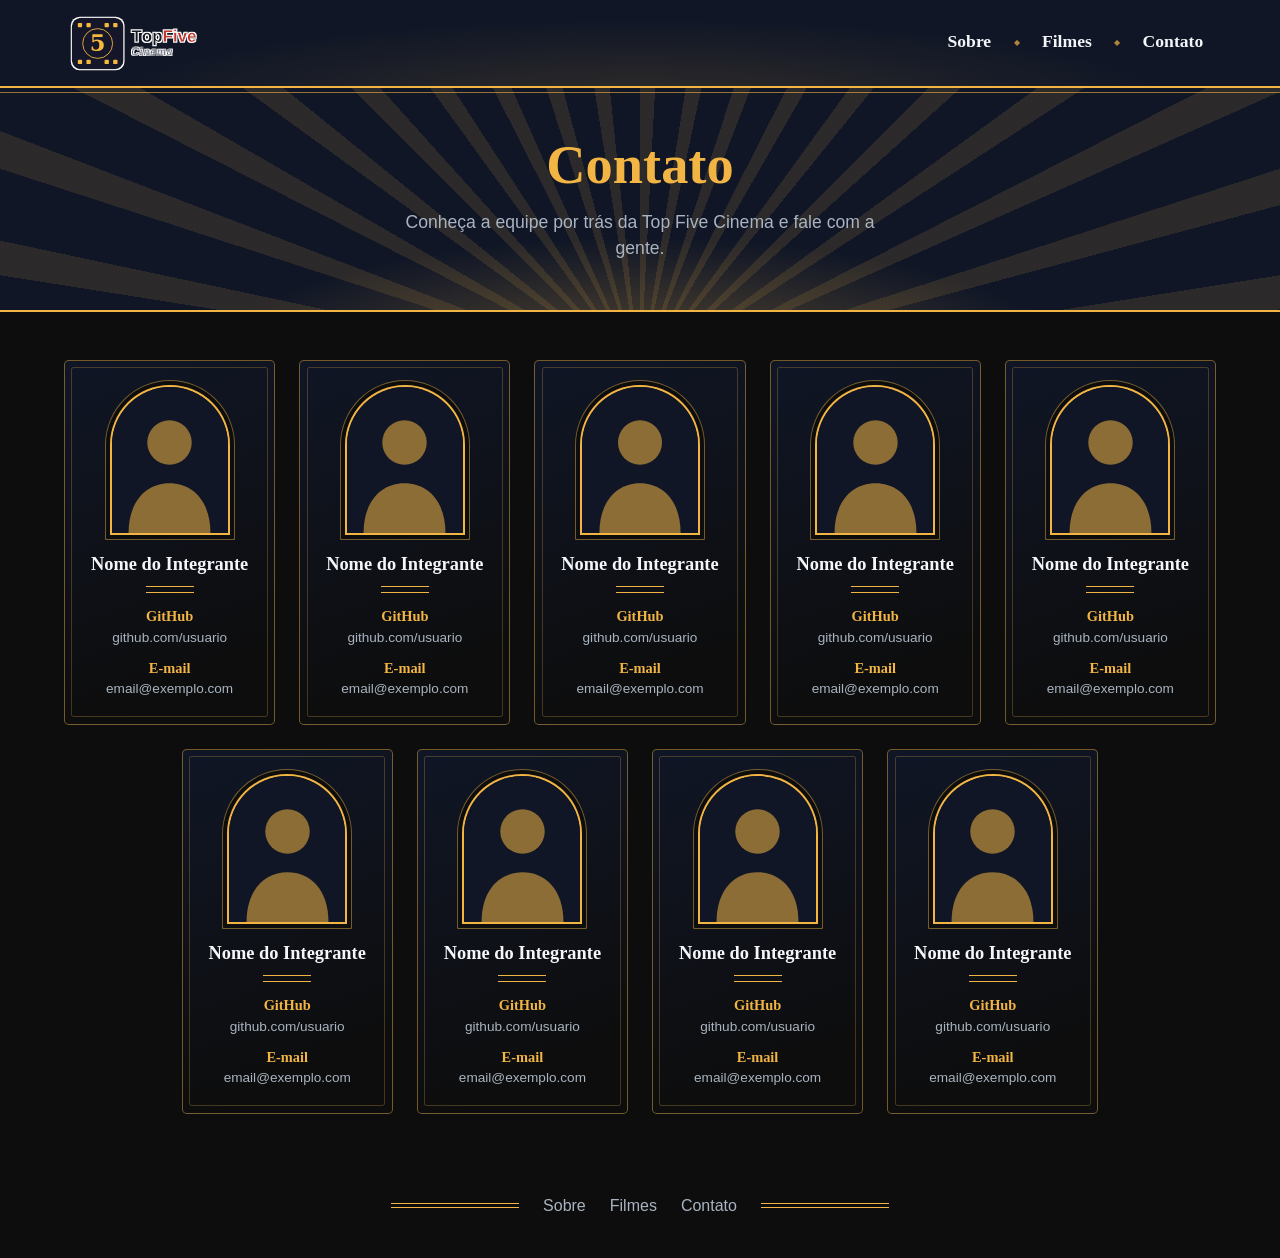
==== contato.html @ b7da9076 "Index e Header finalizados, Contatos adicionados Terminei o modelo visual do index, agora basta incl" ====
<!DOCTYPE html>
<html lang="pt-br">

<head>
    <meta charset="UTF-8">
    <meta name="viewport" content="width=device-width, initial-scale=1.0">
    <link rel="stylesheet" href="css/header.css">
    <link rel="stylesheet" href="css/contato.css">
    <title>Contato | Top Five Cinema</title>
</head>

<body>
    <header class="headerPrincipal">
        <div class="conteudoHeader">

            <a class="logo" href="index.html">
                <img class="imagemLogo" src="./img/logo-header.svg" alt="TopFive Cinema">
            </a>

            <button class="botaoMenu" id="botaoMenu" aria-label="Abrir menu">☰</button>

            <nav class="menu" id="menu">
                <ul>
                    <li><a class="linkMenu" href="sobre.html">Sobre</a></li>
                    <li><a class="linkMenu" href="filmes.html">Filmes</a></li>
                    <li><a class="linkMenu" href="contato.html">Contato</a></li>
                </ul>
            </nav>
        </div>
    </header>

    <main>
        <section class="secaoTitulo">
            <div class="holofote" aria-hidden="true"></div>
            <div class="conteudoSecaoTitulo">
                <h1 class="tituloPagina">Contato</h1>
                <p class="descricaoPagina">Conheça a equipe por trás da Top Five Cinema e fale com a gente.</p>
            </div>
        </section>

        <section class="secaoEquipe">
            <ul class="listaMembros">
                <li class="itemMembro">
                    <article class="cartaoMembro">
                        <div class="molduraFoto">
                            <img class="fotoMembro" src="./img/membro-placeholder.svg" alt="Foto de Nome do Integrante">
                        </div>
                        <h2 class="nomeMembro">Nome do Integrante</h2>
                        <ul class="linksMembro">
                            <li><a class="linkContato" href="https://github.com/usuario"><span
                                        class="rotuloContato">GitHub</span> github.com/usuario</a></li>
                            <li><a class="linkContato" href="mailto:email@exemplo.com"><span
                                        class="rotuloContato">E-mail</span> email@exemplo.com</a></li>
                        </ul>
                    </article>
                </li>
                <li class="itemMembro">
                    <article class="cartaoMembro">
                        <div class="molduraFoto">
                            <img class="fotoMembro" src="./img/membro-placeholder.svg" alt="Foto de Nome do Integrante">
                        </div>
                        <h2 class="nomeMembro">Nome do Integrante</h2>
                        <ul class="linksMembro">
                            <li><a class="linkContato" href="https://github.com/usuario"><span
                                        class="rotuloContato">GitHub</span> github.com/usuario</a></li>
                            <li><a class="linkContato" href="mailto:email@exemplo.com"><span
                                        class="rotuloContato">E-mail</span> email@exemplo.com</a></li>
                        </ul>
                    </article>
                </li>
                <li class="itemMembro">
                    <article class="cartaoMembro">
                        <div class="molduraFoto">
                            <img class="fotoMembro" src="./img/membro-placeholder.svg" alt="Foto de Nome do Integrante">
                        </div>
                        <h2 class="nomeMembro">Nome do Integrante</h2>
                        <ul class="linksMembro">
                            <li><a class="linkContato" href="https://github.com/usuario"><span
                                        class="rotuloContato">GitHub</span> github.com/usuario</a></li>
                            <li><a class="linkContato" href="mailto:email@exemplo.com"><span
                                        class="rotuloContato">E-mail</span> email@exemplo.com</a></li>
                        </ul>
                    </article>
                </li>
                <li class="itemMembro">
                    <article class="cartaoMembro">
                        <div class="molduraFoto">
                            <img class="fotoMembro" src="./img/membro-placeholder.svg" alt="Foto de Nome do Integrante">
                        </div>
                        <h2 class="nomeMembro">Nome do Integrante</h2>
                        <ul class="linksMembro">
                            <li><a class="linkContato" href="https://github.com/usuario"><span
                                        class="rotuloContato">GitHub</span> github.com/usuario</a></li>
                            <li><a class="linkContato" href="mailto:email@exemplo.com"><span
                                        class="rotuloContato">E-mail</span> email@exemplo.com</a></li>
                        </ul>
                    </article>
                </li>
                <li class="itemMembro">
                    <article class="cartaoMembro">
                        <div class="molduraFoto">
                            <img class="fotoMembro" src="./img/membro-placeholder.svg" alt="Foto de Nome do Integrante">
                        </div>
                        <h2 class="nomeMembro">Nome do Integrante</h2>
                        <ul class="linksMembro">
                            <li><a class="linkContato" href="https://github.com/usuario"><span
                                        class="rotuloContato">GitHub</span> github.com/usuario</a></li>
                            <li><a class="linkContato" href="mailto:email@exemplo.com"><span
                                        class="rotuloContato">E-mail</span> email@exemplo.com</a></li>
                        </ul>
                    </article>
                </li>
                <li class="itemMembro">
                    <article class="cartaoMembro">
                        <div class="molduraFoto">
                            <img class="fotoMembro" src="./img/membro-placeholder.svg" alt="Foto de Nome do Integrante">
                        </div>
                        <h2 class="nomeMembro">Nome do Integrante</h2>
                        <ul class="linksMembro">
                            <li><a class="linkContato" href="https://github.com/usuario"><span
                                        class="rotuloContato">GitHub</span> github.com/usuario</a></li>
                            <li><a class="linkContato" href="mailto:email@exemplo.com"><span
                                        class="rotuloContato">E-mail</span> email@exemplo.com</a></li>
                        </ul>
                    </article>
                </li>
                <li class="itemMembro">
                    <article class="cartaoMembro">
                        <div class="molduraFoto">
                            <img class="fotoMembro" src="./img/membro-placeholder.svg" alt="Foto de Nome do Integrante">
                        </div>
                        <h2 class="nomeMembro">Nome do Integrante</h2>
                        <ul class="linksMembro">
                            <li><a class="linkContato" href="https://github.com/usuario"><span
                                        class="rotuloContato">GitHub</span> github.com/usuario</a></li>
                            <li><a class="linkContato" href="mailto:email@exemplo.com"><span
                                        class="rotuloContato">E-mail</span> email@exemplo.com</a></li>
                        </ul>
                    </article>
                </li>
                <li class="itemMembro">
                    <article class="cartaoMembro">
                        <div class="molduraFoto">
                            <img class="fotoMembro" src="./img/membro-placeholder.svg" alt="Foto de Nome do Integrante">
                        </div>
                        <h2 class="nomeMembro">Nome do Integrante</h2>
                        <ul class="linksMembro">
                            <li><a class="linkContato" href="https://github.com/usuario"><span
                                        class="rotuloContato">GitHub</span> github.com/usuario</a></li>
                            <li><a class="linkContato" href="mailto:email@exemplo.com"><span
                                        class="rotuloContato">E-mail</span> email@exemplo.com</a></li>
                        </ul>
                    </article>
                </li>
                <li class="itemMembro">
                    <article class="cartaoMembro">
                        <div class="molduraFoto">
                            <!-- Troque o src pela foto real, ex.: ./img/membros/nome.jpg -->
                            <img class="fotoMembro" src="./img/membro-placeholder.svg" alt="Foto de Nome do Integrante">
                        </div>
                        <h2 class="nomeMembro">Nome do Integrante</h2>
                        <ul class="linksMembro">
                            <li><a class="linkContato" href="https://github.com/usuario"><span
                                        class="rotuloContato">GitHub</span> github.com/usuario</a></li>
                            <li><a class="linkContato" href="mailto:email@exemplo.com"><span
                                        class="rotuloContato">E-mail</span> email@exemplo.com</a></li>
                        </ul>
                    </article>
                </li>

            </ul>
        </section>
    </main>

    <footer class="rodapePrincipal">
        <span class="linhaRodape" aria-hidden="true"></span>
        <nav class="menuRodape" aria-label="Rodapé">
            <a href="sobre.html">Sobre</a>
            <a href="filmes.html">Filmes</a>
            <a href="contato.html">Contato</a>
        </nav>
        <span class="linhaRodape" aria-hidden="true"></span>
    </footer>

    <script src="js/header.js"></script>
</body>

</html>
---- css/header.css ----
/* ==========================================================
   Organização do arquivo:
   1. Variáveis
   2. Estrutura do header e logo
   3. Menu de navegação
   4. Botão do menu (celular)
   5. Responsivo
   ========================================================== */


/* ---------- 1. VARIÁVEIS ---------- */

:root {
  /* Paleta oficial do TopFive */
  --azulEscuro: #101626;
  --azul: #0583f2;
  --amarelo: #f2b544;
  --vermelho: #bf2c2c;
  --preto: #0d0d0d;
  --cinza: #4b5a69;
  --cinzaClaro: #a9b4c0;
  --branco: #f4f6f9;

  --fonteTitulo: Georgia, "Times New Roman", serif;
  --fonteTexto: "Trebuchet MS", Arial, sans-serif;
}


/* ---------- 2. ESTRUTURA DO HEADER E LOGO ---------- */

.headerPrincipal {
  position: sticky;          /* O header segue a tela, acho melor mudar para fixed na tela dos filmes, a gente tem que ver isso */
  top: 0;
  z-index: 100;
  background:
    radial-gradient(ellipse 60% 140% at 50% 120%, rgba(242, 181, 68, 0.14), transparent 70%),
    var(--azulEscuro);
  border-bottom: 2px solid var(--amarelo);   /* primeira linha dourada */
}

/* Segunda linha dourada */
.headerPrincipal::after {
  content: "";
  position: absolute;
  left: 0;
  right: 0;
  bottom: -7px;
  height: 1px;
  background-color: var(--amarelo);
  opacity: 0.6;
  pointer-events: none;
}

.conteudoHeader {
  display: flex;
  align-items: center;
  justify-content: space-between;
  padding: 0.6rem 5%;
  position: relative; 
}

.logo {
  display: block;
  line-height: 0;
}

.imagemLogo {
  display: block;
  height: 4.2rem;
  width: auto;
}


/* ---------- 3. MENU DE NAVEGAÇÃO ---------- */

.menu ul {
  display: flex;
  align-items: center;
  list-style: none;
  margin: 0;
  padding: 0;
}

/* ponto dourado que separa os links */
.menu li + li::before {
  content: "◆";
  color: var(--amarelo);
  font-size: 0.5rem;
  opacity: 0.7;
  margin: 0 0.6rem;
  vertical-align: middle;
}

.menu li {
  display: flex;
  align-items: center;
}

.linkMenu {
  display: block;
  padding: 0.5rem 0.8rem;
  font-family: var(--fonteTitulo); 
  font-weight: bold;
  font-size: 1.1rem;
  text-decoration: none;
  color: var(--branco);
  border-bottom: 3px double transparent;   /*espaço da linha dupla */
  transition: color 0.2s, border-color 0.2s;
}

   texto dourado com linha dupla embaixo */
.linkMenu:hover,
.linkAtivo {
  color: var(--amarelo);
  border-bottom: 3px double var(--amarelo);
}


/* ---------- 4. BOTÃO DO MENU (CELULAR) ---------- */

.botaoMenu {
  display: none;             /* não da para ver isso no pc, pq o padrao é não mostrar */
  background: none;
  border: 1px solid var(--amarelo);
  border-radius: 0.3rem;
  color: var(--amarelo);
  font-size: 1.5rem;
  line-height: 1;
  padding: 0.4rem 0.8rem;
  cursor: pointer;
}

.botaoMenu:hover {
  background-color: var(--amarelo);
  color: var(--preto);
}


/* ---------- 5. RESPONSIVO ---------- */

@media (max-width: 768px) {
  .imagemLogo {
    height: 3.2rem;
  }

  .botaoMenu {
    display: block;
  }

  /* Lista do header */
  .menu {
    display: none;
    position: absolute;
    top: 100%;
    left: 0;
    width: 100%;
    background-color: var(--azulEscuro);
    border-bottom: 2px solid var(--amarelo);
  }


  .menuAberto {
    display: block;
  }

  .menu ul {
    flex-direction: column;
    align-items: stretch;
    padding: 0.5rem 5% 1rem;
  }

  /* */
  .menu li + li::before {
    display: none;
  }

  .linkMenu {
    padding: 1rem 0;
    border-bottom: 1px solid var(--cinza);
  }

  .linkMenu:hover,
  .linkAtivo {
    border-bottom: 3px double var(--amarelo);
  }
}
---- css/contato.css ----
/* ==========================================================
   TopFive Cinema - Página de contato (contato.html)
   Estilo: Golden Age (Art Déco, ouro e cortina vermelha)

   Organização do arquivo:
   1. Variáveis e reset
   2. Título da página
   3. Cartões da equipe
   4. Rodapé
   5. Responsivo
   ========================================================== */


/* ---------- 1. VARIÁVEIS E RESET ---------- */

:root {
  /* Paleta oficial do TopFive */
  --azulEscuro: #101626;
  --azul: #0583f2;
  --amarelo: #f2b544;
  --vermelho: #bf2c2c;
  --preto: #0d0d0d;
  --cinza: #4b5a69;
  --cinzaClaro: #a9b4c0;
  --branco: #f4f6f9;

  --fonteTitulo: Georgia, "Times New Roman", serif;
  --fonteTexto: "Trebuchet MS", Arial, sans-serif;
  --ouroBorda: rgba(242, 181, 68, 0.45);
}

* {
  margin: 0;
  padding: 0;
  box-sizing: border-box;
}

body {
  background-color: var(--preto);
  color: var(--branco);
  font-family: var(--fonteTexto);
  line-height: 1.5;
}

ul {
  list-style: none;
}


/* ---------- 2. TÍTULO DA PÁGINA ---------- */

.secaoTitulo {
  position: relative;
  overflow: hidden;
  padding: 3rem 5%;
  text-align: center;
  background-color: var(--azulEscuro);
  border-bottom: 2px solid var(--amarelo);
}

/* Mesmo efeito de raios dourados do hero da home, mas centralizado */
.holofote {
  position: absolute;
  inset: 0;
  pointer-events: none;
  background:
    radial-gradient(ellipse 50% 90% at 50% 130%, rgba(242, 181, 68, 0.35), transparent 70%),
    repeating-conic-gradient(from 270deg at 50% 130%,
      rgba(242, 181, 68, 0.12) 0deg 3deg,
      transparent 3deg 9deg);
}

.conteudoSecaoTitulo {
  position: relative;        /* fica acima do .holofote */
  z-index: 1;
}

.tituloPagina {
  font-family: var(--fonteTitulo);
  font-weight: 900;
  font-size: clamp(2.2rem, 5vw, 3.4rem);
  line-height: 1.1;
  color: var(--amarelo);
  margin-bottom: 0.8rem;
}

.descricaoPagina {
  font-size: 1.1rem;
  color: var(--cinzaClaro);
  max-width: 32rem;
  margin: 0 auto;
}


/* ---------- 3. CARTÕES DA EQUIPE ---------- */

.secaoEquipe {
  padding: 3rem 5%;
  max-width: 84rem;
  margin: 0 auto;
}

/* Lista em linhas que quebram sozinhas. O justify-content: center
   mantém a última linha centralizada (útil com 9 integrantes).
   A largura de cada cartão vem de --colunas (muda nos media queries),
   então comporta 9 ou 10 integrantes sem mexer em mais nada. */
.listaMembros {
  --colunas: 5;
  --espaco: 1.5rem;
  display: flex;
  flex-wrap: wrap;
  justify-content: center;
  gap: var(--espaco);
}

.itemMembro {
  /* largura = (100% - espaços entre os cartões) / número de colunas */
  flex: 0 0 calc((100% - (var(--colunas) - 1) * var(--espaco)) / var(--colunas));
}

.cartaoMembro {
  display: flex;
  flex-direction: column;
  align-items: center;
  height: 100%;
  padding: 1.5rem 1rem 1.5rem;
  text-align: center;
  background: linear-gradient(160deg, var(--azulEscuro) 0%, var(--preto) 85%);
  border: 1px solid var(--ouroBorda);
  border-radius: 0.3rem;
  position: relative;
  transition: border-color 0.2s, transform 0.2s;
}

/* Moldura interna fina, igual aos cartões de gênero da home */
.cartaoMembro::before {
  content: "";
  position: absolute;
  inset: 0.4rem;
  border: 1px solid rgba(242, 181, 68, 0.25);
  border-radius: 0.15rem;
  pointer-events: none;
}

.cartaoMembro:hover {
  border-color: var(--amarelo);
  transform: translateY(-3px);
}

/* Moldura da foto em formato de arco art déco (topo redondo) */
.molduraFoto {
  width: 7.5rem;
  aspect-ratio: 4 / 5;
  margin-bottom: 1rem;
  overflow: hidden;                       /* corta a foto no formato do arco */
  border: 2px solid var(--amarelo);
  border-radius: 999px 999px 0.3rem 0.3rem;
  /* anel extra fino em volta, para dar o efeito de moldura dupla */
  box-shadow: 0 0 0 4px var(--preto), 0 0 0 5px var(--ouroBorda);
}

.fotoMembro {
  display: block;
  width: 100%;
  height: 100%;
  object-fit: cover;                      /* preenche sem distorcer */
}

.nomeMembro {
  font-family: var(--fonteTitulo);
  font-weight: 700;
  font-size: 1.15rem;
  color: var(--branco);
  margin-bottom: 0.8rem;
}

/* Filete duplo dourado embaixo do nome */
.nomeMembro::after {
  content: "";
  display: block;
  width: 3rem;
  height: 5px;
  margin: 0.5rem auto 0;
  border-top: 1px solid var(--amarelo);
  border-bottom: 1px solid var(--amarelo);
}

.linksMembro {
  display: flex;
  flex-direction: column;
  gap: 0.6rem;
  width: 100%;
}

.linkContato {
  display: block;
  font-size: 0.85rem;
  color: var(--cinzaClaro);
  text-decoration: none;
  overflow-wrap: anywhere;                /* quebra e-mails/links compridos */
}

.linkContato:hover {
  color: var(--amarelo);
}

/* Rótulo "GitHub" / "E-mail" em dourado, em cima do endereço */
.rotuloContato {
  display: block;
  font-family: var(--fonteTitulo);
  font-weight: bold;
  font-size: 0.9rem;
  color: var(--amarelo);
}

/* Acessibilidade: contorno azul visível ao navegar com o teclado (Tab) */
.linkContato:focus-visible,
.menuRodape a:focus-visible {
  outline: 3px solid var(--azul);
  outline-offset: 2px;
}


/* ---------- 4. RODAPÉ ---------- */

.rodapePrincipal {
  display: flex;
  align-items: center;
  justify-content: center;
  gap: 1.5rem;
  padding: 2rem 5% 2.5rem;
  background-color: var(--preto);
}

.linhaRodape {
  flex: 0 1 8rem;
  height: 5px;
  border-top: 1px solid var(--amarelo);
  border-bottom: 1px solid var(--amarelo);
}

.menuRodape {
  display: flex;
  gap: 1.5rem;
}

.menuRodape a {
  color: var(--cinzaClaro);
  text-decoration: none;
}

.menuRodape a:hover {
  color: var(--amarelo);
}


/* ---------- 5. RESPONSIVO ---------- */

/* Notebook pequeno / tablet grande: 3 cartões por linha */
@media (max-width: 1100px) {
  .listaMembros {
    --colunas: 3;
  }
}

/* Tablet / celular grande: 2 por linha */
@media (max-width: 700px) {
  .listaMembros {
    --colunas: 2;
  }
}

/* Celular pequeno: 1 por linha e filetes do rodapé menores */
@media (max-width: 480px) {
  .listaMembros {
    --colunas: 1;
  }

  .linhaRodape {
    flex-basis: 2rem;
  }
}
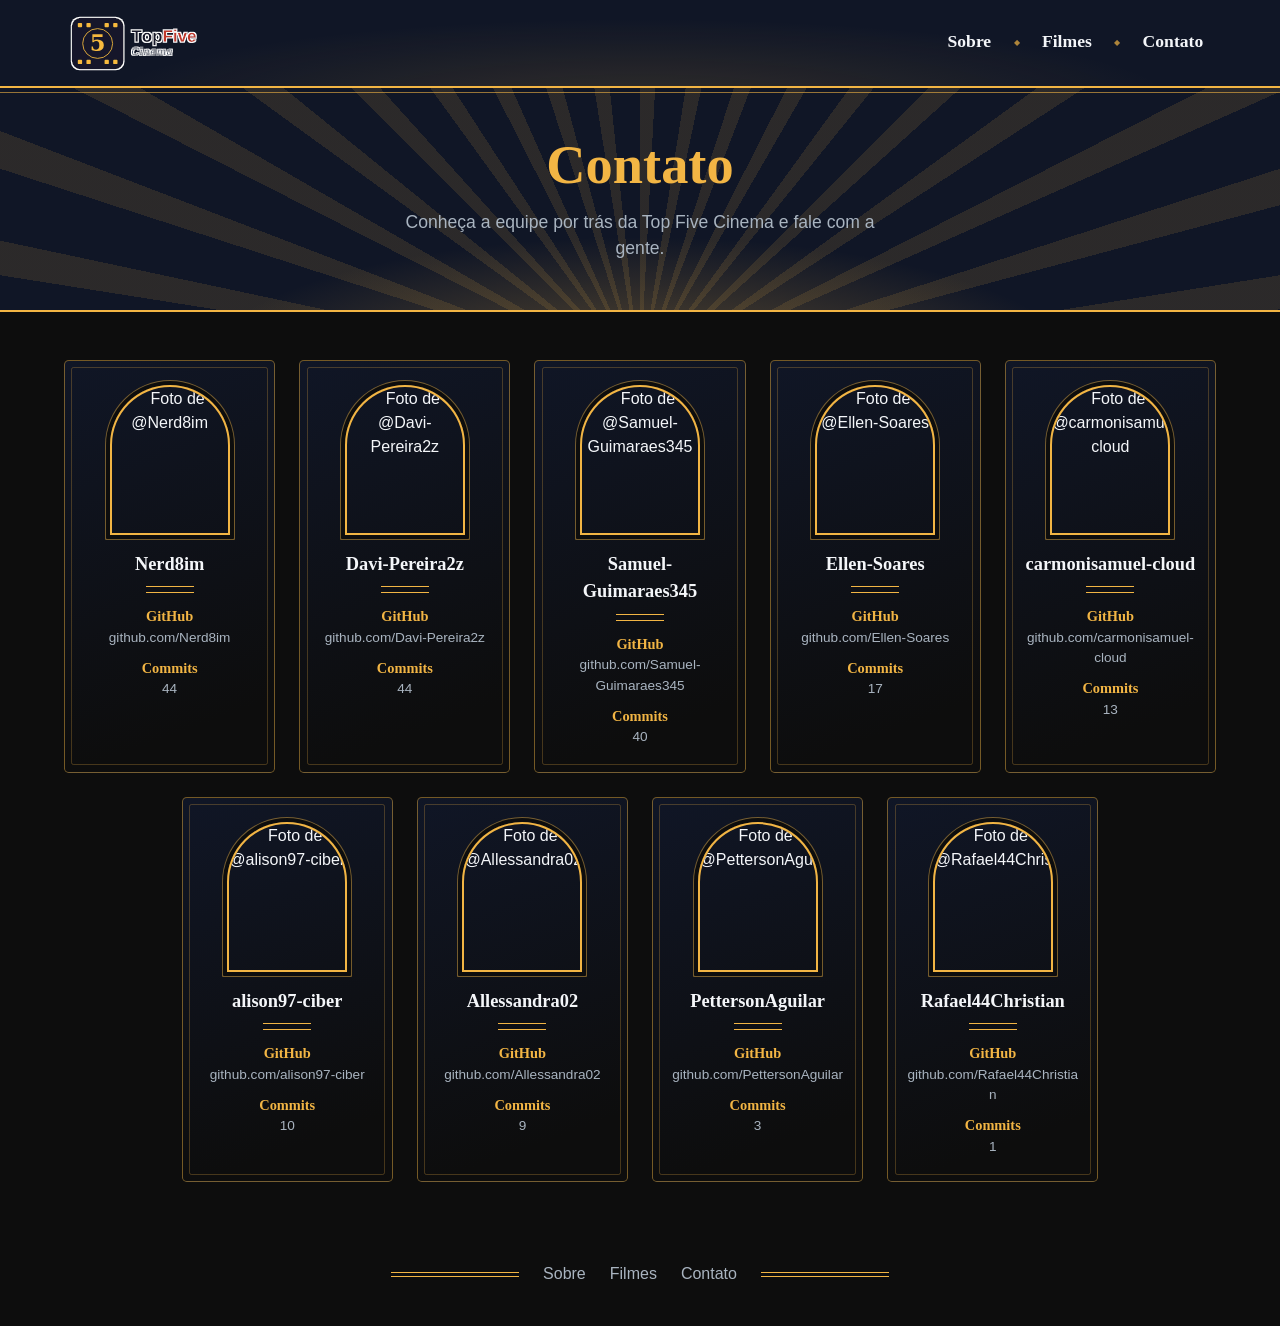
==== commit b47547cc: "Preenche cards de contato com colaboradores do repositório" ====
--- a/contato.html
+++ b/contato.html
@@ -43,127 +43,108 @@
                 <li class="itemMembro">
                     <article class="cartaoMembro">
                         <div class="molduraFoto">
-                            <img class="fotoMembro" src="./img/membro-placeholder.svg" alt="Foto de Nome do Integrante">
+                            <img class="fotoMembro" src="https://avatars.githubusercontent.com/u/182122809?v=4" alt="Foto de @Nerd8im">
                         </div>
-                        <h2 class="nomeMembro">Nome do Integrante</h2>
+                        <h2 class="nomeMembro">Nerd8im</h2>
                         <ul class="linksMembro">
-                            <li><a class="linkContato" href="https://github.com/usuario"><span
-                                        class="rotuloContato">GitHub</span> github.com/usuario</a></li>
-                            <li><a class="linkContato" href="mailto:email@exemplo.com"><span
-                                        class="rotuloContato">E-mail</span> email@exemplo.com</a></li>
+                            <li><a class="linkContato" href="https://github.com/Nerd8im"><span class="rotuloContato">GitHub</span> github.com/Nerd8im</a></li>
+                            <li><a class="linkContato" href="https://github.com/Nerd8im/TopFiveCinema/commits?author=Nerd8im"><span class="rotuloContato">Commits</span> 44</a></li>
                         </ul>
                     </article>
                 </li>
                 <li class="itemMembro">
                     <article class="cartaoMembro">
                         <div class="molduraFoto">
-                            <img class="fotoMembro" src="./img/membro-placeholder.svg" alt="Foto de Nome do Integrante">
+                            <img class="fotoMembro" src="https://avatars.githubusercontent.com/u/268090901?v=4" alt="Foto de @Davi-Pereira2z">
                         </div>
-                        <h2 class="nomeMembro">Nome do Integrante</h2>
+                        <h2 class="nomeMembro">Davi-Pereira2z</h2>
                         <ul class="linksMembro">
-                            <li><a class="linkContato" href="https://github.com/usuario"><span
-                                        class="rotuloContato">GitHub</span> github.com/usuario</a></li>
-                            <li><a class="linkContato" href="mailto:email@exemplo.com"><span
-                                        class="rotuloContato">E-mail</span> email@exemplo.com</a></li>
+                            <li><a class="linkContato" href="https://github.com/Davi-Pereira2z"><span class="rotuloContato">GitHub</span> github.com/Davi-Pereira2z</a></li>
+                            <li><a class="linkContato" href="https://github.com/Nerd8im/TopFiveCinema/commits?author=Davi-Pereira2z"><span class="rotuloContato">Commits</span> 44</a></li>
                         </ul>
                     </article>
                 </li>
                 <li class="itemMembro">
                     <article class="cartaoMembro">
                         <div class="molduraFoto">
-                            <img class="fotoMembro" src="./img/membro-placeholder.svg" alt="Foto de Nome do Integrante">
+                            <img class="fotoMembro" src="https://avatars.githubusercontent.com/u/277294750?v=4" alt="Foto de @Samuel-Guimaraes345">
                         </div>
-                        <h2 class="nomeMembro">Nome do Integrante</h2>
+                        <h2 class="nomeMembro">Samuel-Guimaraes345</h2>
                         <ul class="linksMembro">
-                            <li><a class="linkContato" href="https://github.com/usuario"><span
-                                        class="rotuloContato">GitHub</span> github.com/usuario</a></li>
-                            <li><a class="linkContato" href="mailto:email@exemplo.com"><span
-                                        class="rotuloContato">E-mail</span> email@exemplo.com</a></li>
+                            <li><a class="linkContato" href="https://github.com/Samuel-Guimaraes345"><span class="rotuloContato">GitHub</span> github.com/Samuel-Guimaraes345</a></li>
+                            <li><a class="linkContato" href="https://github.com/Nerd8im/TopFiveCinema/commits?author=Samuel-Guimaraes345"><span class="rotuloContato">Commits</span> 40</a></li>
                         </ul>
                     </article>
                 </li>
                 <li class="itemMembro">
                     <article class="cartaoMembro">
                         <div class="molduraFoto">
-                            <img class="fotoMembro" src="./img/membro-placeholder.svg" alt="Foto de Nome do Integrante">
+                            <img class="fotoMembro" src="https://avatars.githubusercontent.com/u/146681258?v=4" alt="Foto de @Ellen-Soares">
                         </div>
-                        <h2 class="nomeMembro">Nome do Integrante</h2>
+                        <h2 class="nomeMembro">Ellen-Soares</h2>
                         <ul class="linksMembro">
-                            <li><a class="linkContato" href="https://github.com/usuario"><span
-                                        class="rotuloContato">GitHub</span> github.com/usuario</a></li>
-                            <li><a class="linkContato" href="mailto:email@exemplo.com"><span
-                                        class="rotuloContato">E-mail</span> email@exemplo.com</a></li>
+                            <li><a class="linkContato" href="https://github.com/Ellen-Soares"><span class="rotuloContato">GitHub</span> github.com/Ellen-Soares</a></li>
+                            <li><a class="linkContato" href="https://github.com/Nerd8im/TopFiveCinema/commits?author=Ellen-Soares"><span class="rotuloContato">Commits</span> 17</a></li>
                         </ul>
                     </article>
                 </li>
                 <li class="itemMembro">
                     <article class="cartaoMembro">
                         <div class="molduraFoto">
-                            <img class="fotoMembro" src="./img/membro-placeholder.svg" alt="Foto de Nome do Integrante">
+                            <img class="fotoMembro" src="https://avatars.githubusercontent.com/u/269935792?v=4" alt="Foto de @carmonisamuel-cloud">
                         </div>
-                        <h2 class="nomeMembro">Nome do Integrante</h2>
+                        <h2 class="nomeMembro">carmonisamuel-cloud</h2>
                         <ul class="linksMembro">
-                            <li><a class="linkContato" href="https://github.com/usuario"><span
-                                        class="rotuloContato">GitHub</span> github.com/usuario</a></li>
-                            <li><a class="linkContato" href="mailto:email@exemplo.com"><span
-                                        class="rotuloContato">E-mail</span> email@exemplo.com</a></li>
+                            <li><a class="linkContato" href="https://github.com/carmonisamuel-cloud"><span class="rotuloContato">GitHub</span> github.com/carmonisamuel-cloud</a></li>
+                            <li><a class="linkContato" href="https://github.com/Nerd8im/TopFiveCinema/commits?author=carmonisamuel-cloud"><span class="rotuloContato">Commits</span> 13</a></li>
                         </ul>
                     </article>
                 </li>
                 <li class="itemMembro">
                     <article class="cartaoMembro">
                         <div class="molduraFoto">
-                            <img class="fotoMembro" src="./img/membro-placeholder.svg" alt="Foto de Nome do Integrante">
+                            <img class="fotoMembro" src="https://avatars.githubusercontent.com/u/320757635?v=4" alt="Foto de @alison97-ciber">
                         </div>
-                        <h2 class="nomeMembro">Nome do Integrante</h2>
+                        <h2 class="nomeMembro">alison97-ciber</h2>
                         <ul class="linksMembro">
-                            <li><a class="linkContato" href="https://github.com/usuario"><span
-                                        class="rotuloContato">GitHub</span> github.com/usuario</a></li>
-                            <li><a class="linkContato" href="mailto:email@exemplo.com"><span
-                                        class="rotuloContato">E-mail</span> email@exemplo.com</a></li>
+                            <li><a class="linkContato" href="https://github.com/alison97-ciber"><span class="rotuloContato">GitHub</span> github.com/alison97-ciber</a></li>
+                            <li><a class="linkContato" href="https://github.com/Nerd8im/TopFiveCinema/commits?author=alison97-ciber"><span class="rotuloContato">Commits</span> 10</a></li>
                         </ul>
                     </article>
                 </li>
                 <li class="itemMembro">
                     <article class="cartaoMembro">
                         <div class="molduraFoto">
-                            <img class="fotoMembro" src="./img/membro-placeholder.svg" alt="Foto de Nome do Integrante">
+                            <img class="fotoMembro" src="https://avatars.githubusercontent.com/u/309936405?v=4" alt="Foto de @Allessandra02">
                         </div>
-                        <h2 class="nomeMembro">Nome do Integrante</h2>
+                        <h2 class="nomeMembro">Allessandra02</h2>
                         <ul class="linksMembro">
-                            <li><a class="linkContato" href="https://github.com/usuario"><span
-                                        class="rotuloContato">GitHub</span> github.com/usuario</a></li>
-                            <li><a class="linkContato" href="mailto:email@exemplo.com"><span
-                                        class="rotuloContato">E-mail</span> email@exemplo.com</a></li>
+                            <li><a class="linkContato" href="https://github.com/Allessandra02"><span class="rotuloContato">GitHub</span> github.com/Allessandra02</a></li>
+                            <li><a class="linkContato" href="https://github.com/Nerd8im/TopFiveCinema/commits?author=Allessandra02"><span class="rotuloContato">Commits</span> 9</a></li>
                         </ul>
                     </article>
                 </li>
                 <li class="itemMembro">
                     <article class="cartaoMembro">
                         <div class="molduraFoto">
-                            <img class="fotoMembro" src="./img/membro-placeholder.svg" alt="Foto de Nome do Integrante">
+                            <img class="fotoMembro" src="https://avatars.githubusercontent.com/u/277075102?v=4" alt="Foto de @PettersonAguilar">
                         </div>
-                        <h2 class="nomeMembro">Nome do Integrante</h2>
+                        <h2 class="nomeMembro">PettersonAguilar</h2>
                         <ul class="linksMembro">
-                            <li><a class="linkContato" href="https://github.com/usuario"><span
-                                        class="rotuloContato">GitHub</span> github.com/usuario</a></li>
-                            <li><a class="linkContato" href="mailto:email@exemplo.com"><span
-                                        class="rotuloContato">E-mail</span> email@exemplo.com</a></li>
+                            <li><a class="linkContato" href="https://github.com/PettersonAguilar"><span class="rotuloContato">GitHub</span> github.com/PettersonAguilar</a></li>
+                            <li><a class="linkContato" href="https://github.com/Nerd8im/TopFiveCinema/commits?author=PettersonAguilar"><span class="rotuloContato">Commits</span> 3</a></li>
                         </ul>
                     </article>
                 </li>
                 <li class="itemMembro">
                     <article class="cartaoMembro">
                         <div class="molduraFoto">
-                            <!-- Troque o src pela foto real, ex.: ./img/membros/nome.jpg -->
-                            <img class="fotoMembro" src="./img/membro-placeholder.svg" alt="Foto de Nome do Integrante">
+                            <img class="fotoMembro" src="https://avatars.githubusercontent.com/u/320588585?v=4" alt="Foto de @Rafael44Christian">
                         </div>
-                        <h2 class="nomeMembro">Nome do Integrante</h2>
+                        <h2 class="nomeMembro">Rafael44Christian</h2>
                         <ul class="linksMembro">
-                            <li><a class="linkContato" href="https://github.com/usuario"><span
-                                        class="rotuloContato">GitHub</span> github.com/usuario</a></li>
-                            <li><a class="linkContato" href="mailto:email@exemplo.com"><span
-                                        class="rotuloContato">E-mail</span> email@exemplo.com</a></li>
+                            <li><a class="linkContato" href="https://github.com/Rafael44Christian"><span class="rotuloContato">GitHub</span> github.com/Rafael44Christian</a></li>
+                            <li><a class="linkContato" href="https://github.com/Nerd8im/TopFiveCinema/commits?author=Rafael44Christian"><span class="rotuloContato">Commits</span> 1</a></li>
                         </ul>
                     </article>
                 </li>
@@ -185,4 +166,4 @@
     <script src="js/header.js"></script>
 </body>
 
-</html>+</html>
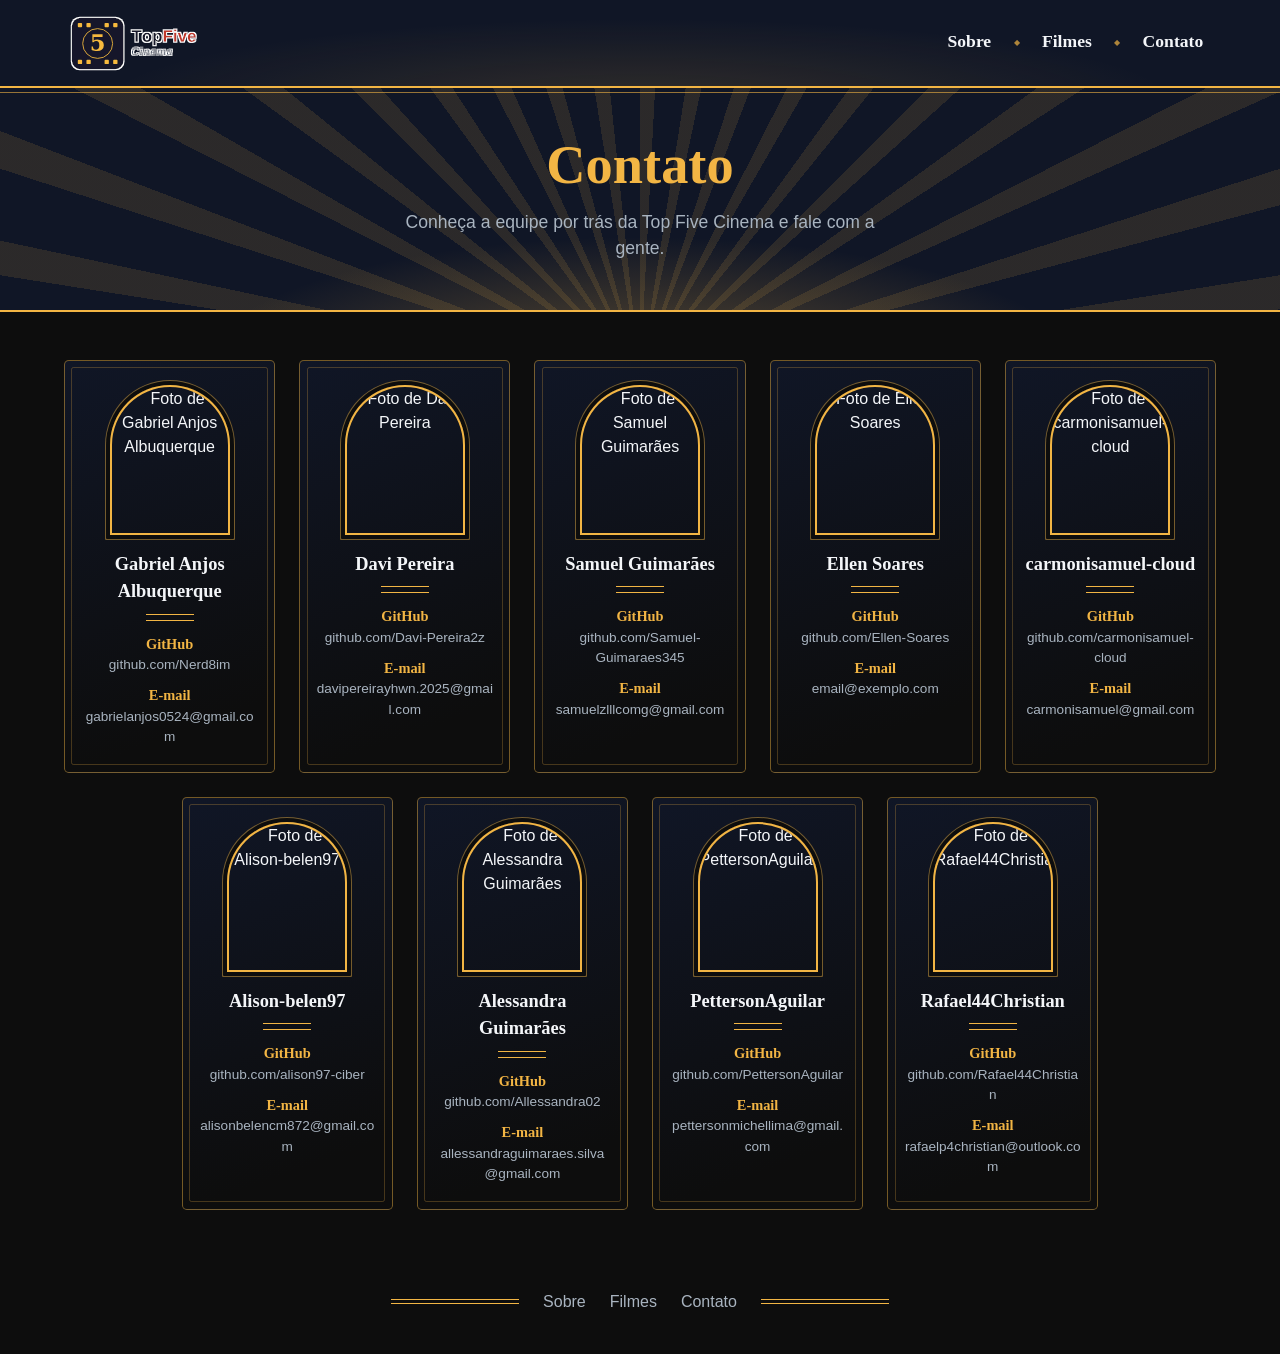
==== commit b23ed560: "Atualiza nomes e e-mails dos cards de contato" ====
--- a/contato.html
+++ b/contato.html
@@ -43,108 +43,108 @@
                 <li class="itemMembro">
                     <article class="cartaoMembro">
                         <div class="molduraFoto">
-                            <img class="fotoMembro" src="https://avatars.githubusercontent.com/u/182122809?v=4" alt="Foto de @Nerd8im">
+                            <img class="fotoMembro" src="https://avatars.githubusercontent.com/u/182122809?v=4" alt="Foto de Gabriel Anjos Albuquerque">
                         </div>
-                        <h2 class="nomeMembro">Nerd8im</h2>
+                        <h2 class="nomeMembro">Gabriel Anjos Albuquerque</h2>
                         <ul class="linksMembro">
                             <li><a class="linkContato" href="https://github.com/Nerd8im"><span class="rotuloContato">GitHub</span> github.com/Nerd8im</a></li>
-                            <li><a class="linkContato" href="https://github.com/Nerd8im/TopFiveCinema/commits?author=Nerd8im"><span class="rotuloContato">Commits</span> 44</a></li>
+                            <li><a class="linkContato" href="mailto:gabrielanjos0524@gmail.com"><span class="rotuloContato">E-mail</span> gabrielanjos0524@gmail.com</a></li>
                         </ul>
                     </article>
                 </li>
                 <li class="itemMembro">
                     <article class="cartaoMembro">
                         <div class="molduraFoto">
-                            <img class="fotoMembro" src="https://avatars.githubusercontent.com/u/268090901?v=4" alt="Foto de @Davi-Pereira2z">
+                            <img class="fotoMembro" src="https://avatars.githubusercontent.com/u/268090901?v=4" alt="Foto de Davi Pereira">
                         </div>
-                        <h2 class="nomeMembro">Davi-Pereira2z</h2>
+                        <h2 class="nomeMembro">Davi Pereira</h2>
                         <ul class="linksMembro">
                             <li><a class="linkContato" href="https://github.com/Davi-Pereira2z"><span class="rotuloContato">GitHub</span> github.com/Davi-Pereira2z</a></li>
-                            <li><a class="linkContato" href="https://github.com/Nerd8im/TopFiveCinema/commits?author=Davi-Pereira2z"><span class="rotuloContato">Commits</span> 44</a></li>
+                            <li><a class="linkContato" href="mailto:davipereirayhwn.2025@gmail.com"><span class="rotuloContato">E-mail</span> davipereirayhwn.2025@gmail.com</a></li>
                         </ul>
                     </article>
                 </li>
                 <li class="itemMembro">
                     <article class="cartaoMembro">
                         <div class="molduraFoto">
-                            <img class="fotoMembro" src="https://avatars.githubusercontent.com/u/277294750?v=4" alt="Foto de @Samuel-Guimaraes345">
+                            <img class="fotoMembro" src="https://avatars.githubusercontent.com/u/277294750?v=4" alt="Foto de Samuel Guimarães">
                         </div>
-                        <h2 class="nomeMembro">Samuel-Guimaraes345</h2>
+                        <h2 class="nomeMembro">Samuel Guimarães</h2>
                         <ul class="linksMembro">
                             <li><a class="linkContato" href="https://github.com/Samuel-Guimaraes345"><span class="rotuloContato">GitHub</span> github.com/Samuel-Guimaraes345</a></li>
-                            <li><a class="linkContato" href="https://github.com/Nerd8im/TopFiveCinema/commits?author=Samuel-Guimaraes345"><span class="rotuloContato">Commits</span> 40</a></li>
+                            <li><a class="linkContato" href="mailto:samuelzlllcomg@gmail.com"><span class="rotuloContato">E-mail</span> samuelzlllcomg@gmail.com</a></li>
                         </ul>
                     </article>
                 </li>
                 <li class="itemMembro">
                     <article class="cartaoMembro">
                         <div class="molduraFoto">
-                            <img class="fotoMembro" src="https://avatars.githubusercontent.com/u/146681258?v=4" alt="Foto de @Ellen-Soares">
+                            <img class="fotoMembro" src="https://avatars.githubusercontent.com/u/146681258?v=4" alt="Foto de Ellen Soares">
                         </div>
-                        <h2 class="nomeMembro">Ellen-Soares</h2>
+                        <h2 class="nomeMembro">Ellen Soares</h2>
                         <ul class="linksMembro">
                             <li><a class="linkContato" href="https://github.com/Ellen-Soares"><span class="rotuloContato">GitHub</span> github.com/Ellen-Soares</a></li>
-                            <li><a class="linkContato" href="https://github.com/Nerd8im/TopFiveCinema/commits?author=Ellen-Soares"><span class="rotuloContato">Commits</span> 17</a></li>
+                            <li><a class="linkContato" href="mailto:email@exemplo.com"><span class="rotuloContato">E-mail</span> email@exemplo.com</a></li>
                         </ul>
                     </article>
                 </li>
                 <li class="itemMembro">
                     <article class="cartaoMembro">
                         <div class="molduraFoto">
-                            <img class="fotoMembro" src="https://avatars.githubusercontent.com/u/269935792?v=4" alt="Foto de @carmonisamuel-cloud">
+                            <img class="fotoMembro" src="https://avatars.githubusercontent.com/u/269935792?v=4" alt="Foto de carmonisamuel-cloud">
                         </div>
                         <h2 class="nomeMembro">carmonisamuel-cloud</h2>
                         <ul class="linksMembro">
                             <li><a class="linkContato" href="https://github.com/carmonisamuel-cloud"><span class="rotuloContato">GitHub</span> github.com/carmonisamuel-cloud</a></li>
-                            <li><a class="linkContato" href="https://github.com/Nerd8im/TopFiveCinema/commits?author=carmonisamuel-cloud"><span class="rotuloContato">Commits</span> 13</a></li>
+                            <li><a class="linkContato" href="mailto:carmonisamuel@gmail.com"><span class="rotuloContato">E-mail</span> carmonisamuel@gmail.com</a></li>
                         </ul>
                     </article>
                 </li>
                 <li class="itemMembro">
                     <article class="cartaoMembro">
                         <div class="molduraFoto">
-                            <img class="fotoMembro" src="https://avatars.githubusercontent.com/u/320757635?v=4" alt="Foto de @alison97-ciber">
+                            <img class="fotoMembro" src="https://avatars.githubusercontent.com/u/320757635?v=4" alt="Foto de Alison-belen97">
                         </div>
-                        <h2 class="nomeMembro">alison97-ciber</h2>
+                        <h2 class="nomeMembro">Alison-belen97</h2>
                         <ul class="linksMembro">
                             <li><a class="linkContato" href="https://github.com/alison97-ciber"><span class="rotuloContato">GitHub</span> github.com/alison97-ciber</a></li>
-                            <li><a class="linkContato" href="https://github.com/Nerd8im/TopFiveCinema/commits?author=alison97-ciber"><span class="rotuloContato">Commits</span> 10</a></li>
+                            <li><a class="linkContato" href="mailto:alisonbelencm872@gmail.com"><span class="rotuloContato">E-mail</span> alisonbelencm872@gmail.com</a></li>
                         </ul>
                     </article>
                 </li>
                 <li class="itemMembro">
                     <article class="cartaoMembro">
                         <div class="molduraFoto">
-                            <img class="fotoMembro" src="https://avatars.githubusercontent.com/u/309936405?v=4" alt="Foto de @Allessandra02">
+                            <img class="fotoMembro" src="https://avatars.githubusercontent.com/u/309936405?v=4" alt="Foto de Alessandra Guimarães">
                         </div>
-                        <h2 class="nomeMembro">Allessandra02</h2>
+                        <h2 class="nomeMembro">Alessandra Guimarães</h2>
                         <ul class="linksMembro">
                             <li><a class="linkContato" href="https://github.com/Allessandra02"><span class="rotuloContato">GitHub</span> github.com/Allessandra02</a></li>
-                            <li><a class="linkContato" href="https://github.com/Nerd8im/TopFiveCinema/commits?author=Allessandra02"><span class="rotuloContato">Commits</span> 9</a></li>
+                            <li><a class="linkContato" href="mailto:allessandraguimaraes.silva@gmail.com"><span class="rotuloContato">E-mail</span> allessandraguimaraes.silva@gmail.com</a></li>
                         </ul>
                     </article>
                 </li>
                 <li class="itemMembro">
                     <article class="cartaoMembro">
                         <div class="molduraFoto">
-                            <img class="fotoMembro" src="https://avatars.githubusercontent.com/u/277075102?v=4" alt="Foto de @PettersonAguilar">
+                            <img class="fotoMembro" src="https://avatars.githubusercontent.com/u/277075102?v=4" alt="Foto de PettersonAguilar">
                         </div>
                         <h2 class="nomeMembro">PettersonAguilar</h2>
                         <ul class="linksMembro">
                             <li><a class="linkContato" href="https://github.com/PettersonAguilar"><span class="rotuloContato">GitHub</span> github.com/PettersonAguilar</a></li>
-                            <li><a class="linkContato" href="https://github.com/Nerd8im/TopFiveCinema/commits?author=PettersonAguilar"><span class="rotuloContato">Commits</span> 3</a></li>
+                            <li><a class="linkContato" href="mailto:pettersonmichellima@gmail.com"><span class="rotuloContato">E-mail</span> pettersonmichellima@gmail.com</a></li>
                         </ul>
                     </article>
                 </li>
                 <li class="itemMembro">
                     <article class="cartaoMembro">
                         <div class="molduraFoto">
-                            <img class="fotoMembro" src="https://avatars.githubusercontent.com/u/320588585?v=4" alt="Foto de @Rafael44Christian">
+                            <img class="fotoMembro" src="https://avatars.githubusercontent.com/u/320588585?v=4" alt="Foto de Rafael44Christian">
                         </div>
                         <h2 class="nomeMembro">Rafael44Christian</h2>
                         <ul class="linksMembro">
                             <li><a class="linkContato" href="https://github.com/Rafael44Christian"><span class="rotuloContato">GitHub</span> github.com/Rafael44Christian</a></li>
-                            <li><a class="linkContato" href="https://github.com/Nerd8im/TopFiveCinema/commits?author=Rafael44Christian"><span class="rotuloContato">Commits</span> 1</a></li>
+                            <li><a class="linkContato" href="mailto:rafaelp4christian@outlook.com"><span class="rotuloContato">E-mail</span> rafaelp4christian@outlook.com</a></li>
                         </ul>
                     </article>
                 </li>
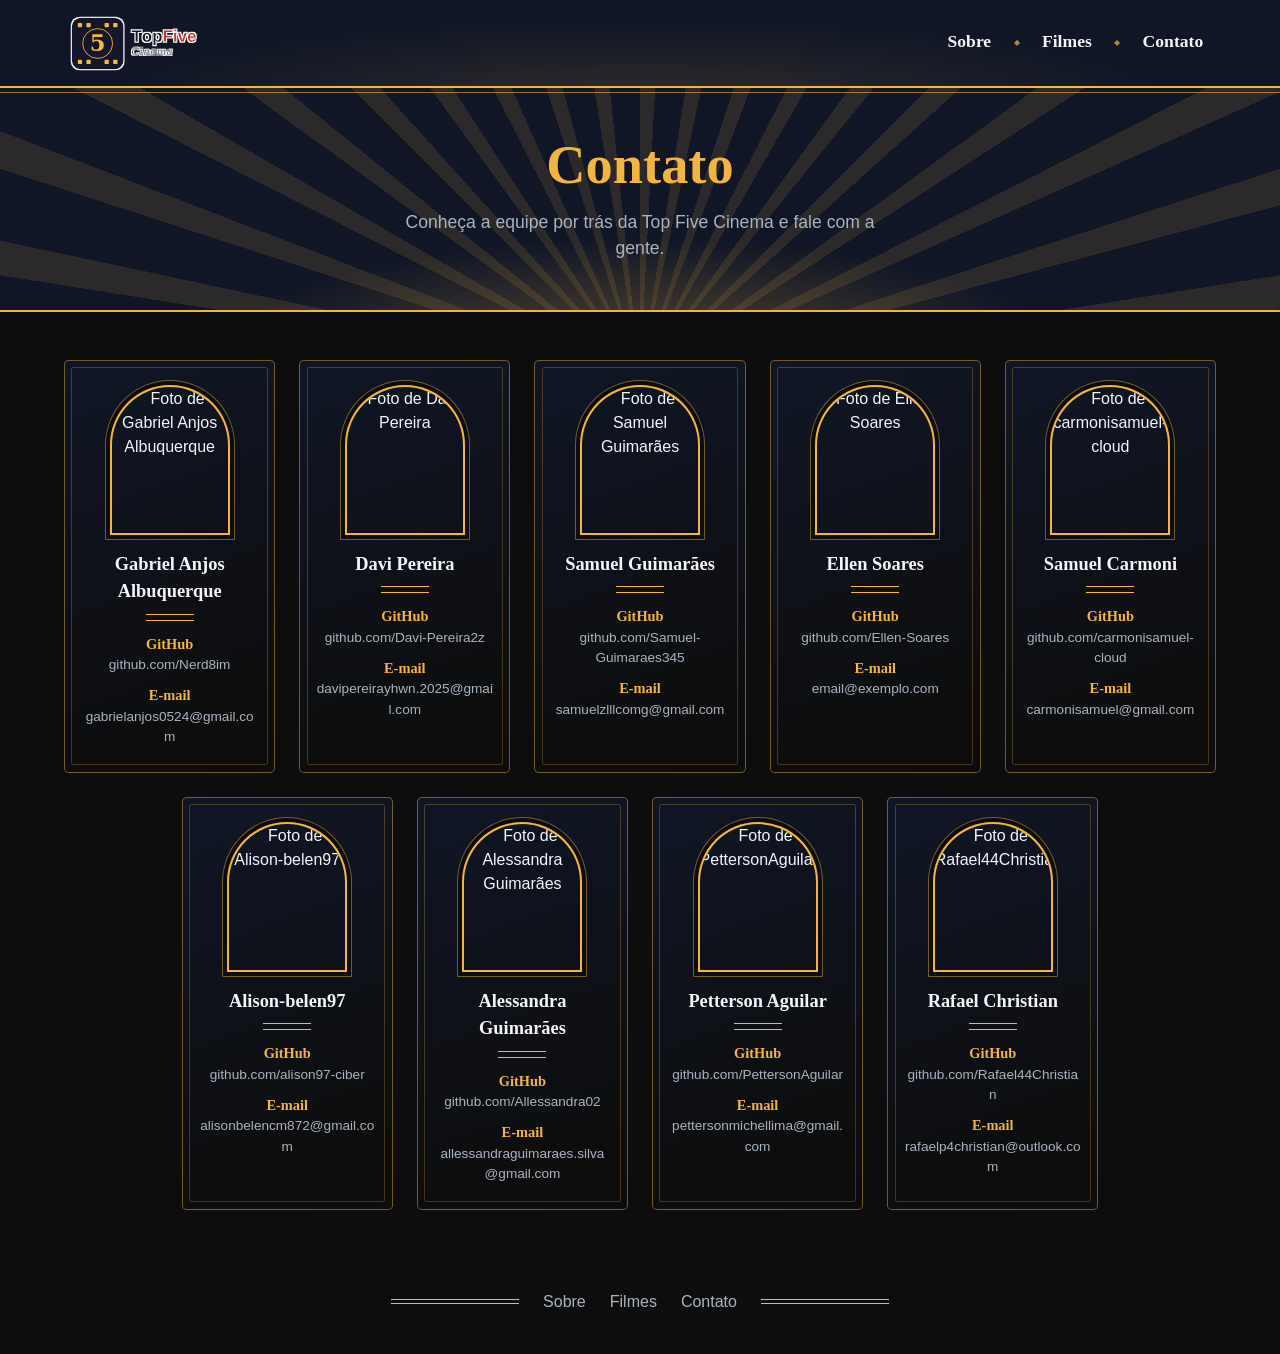
==== commit 6f15836b: "Correção dos Contatos" ====
--- a/contato.html
+++ b/contato.html
@@ -84,7 +84,7 @@
                         <h2 class="nomeMembro">Ellen Soares</h2>
                         <ul class="linksMembro">
                             <li><a class="linkContato" href="https://github.com/Ellen-Soares"><span class="rotuloContato">GitHub</span> github.com/Ellen-Soares</a></li>
-                            <li><a class="linkContato" href="mailto:email@exemplo.com"><span class="rotuloContato">E-mail</span> email@exemplo.com</a></li>
+                            <li><a class="linkContato" href="mailto:ellencristina39592@gmail.com"><span class="rotuloContato">E-mail</span> email@exemplo.com</a></li>
                         </ul>
                     </article>
                 </li>
@@ -93,7 +93,7 @@
                         <div class="molduraFoto">
                             <img class="fotoMembro" src="https://avatars.githubusercontent.com/u/269935792?v=4" alt="Foto de carmonisamuel-cloud">
                         </div>
-                        <h2 class="nomeMembro">carmonisamuel-cloud</h2>
+                        <h2 class="nomeMembro">Samuel Carmoni</h2>
                         <ul class="linksMembro">
                             <li><a class="linkContato" href="https://github.com/carmonisamuel-cloud"><span class="rotuloContato">GitHub</span> github.com/carmonisamuel-cloud</a></li>
                             <li><a class="linkContato" href="mailto:carmonisamuel@gmail.com"><span class="rotuloContato">E-mail</span> carmonisamuel@gmail.com</a></li>
@@ -129,7 +129,7 @@
                         <div class="molduraFoto">
                             <img class="fotoMembro" src="https://avatars.githubusercontent.com/u/277075102?v=4" alt="Foto de PettersonAguilar">
                         </div>
-                        <h2 class="nomeMembro">PettersonAguilar</h2>
+                        <h2 class="nomeMembro">Petterson Aguilar</h2>
                         <ul class="linksMembro">
                             <li><a class="linkContato" href="https://github.com/PettersonAguilar"><span class="rotuloContato">GitHub</span> github.com/PettersonAguilar</a></li>
                             <li><a class="linkContato" href="mailto:pettersonmichellima@gmail.com"><span class="rotuloContato">E-mail</span> pettersonmichellima@gmail.com</a></li>
@@ -141,7 +141,7 @@
                         <div class="molduraFoto">
                             <img class="fotoMembro" src="https://avatars.githubusercontent.com/u/320588585?v=4" alt="Foto de Rafael44Christian">
                         </div>
-                        <h2 class="nomeMembro">Rafael44Christian</h2>
+                        <h2 class="nomeMembro">Rafael Christian</h2>
                         <ul class="linksMembro">
                             <li><a class="linkContato" href="https://github.com/Rafael44Christian"><span class="rotuloContato">GitHub</span> github.com/Rafael44Christian</a></li>
                             <li><a class="linkContato" href="mailto:rafaelp4christian@outlook.com"><span class="rotuloContato">E-mail</span> rafaelp4christian@outlook.com</a></li>
@@ -150,6 +150,9 @@
                 </li>
 
             </ul>
+        </section>
+        <section class="formulario">
+            <header class="formularioHeader"> </header>
         </section>
     </main>
 
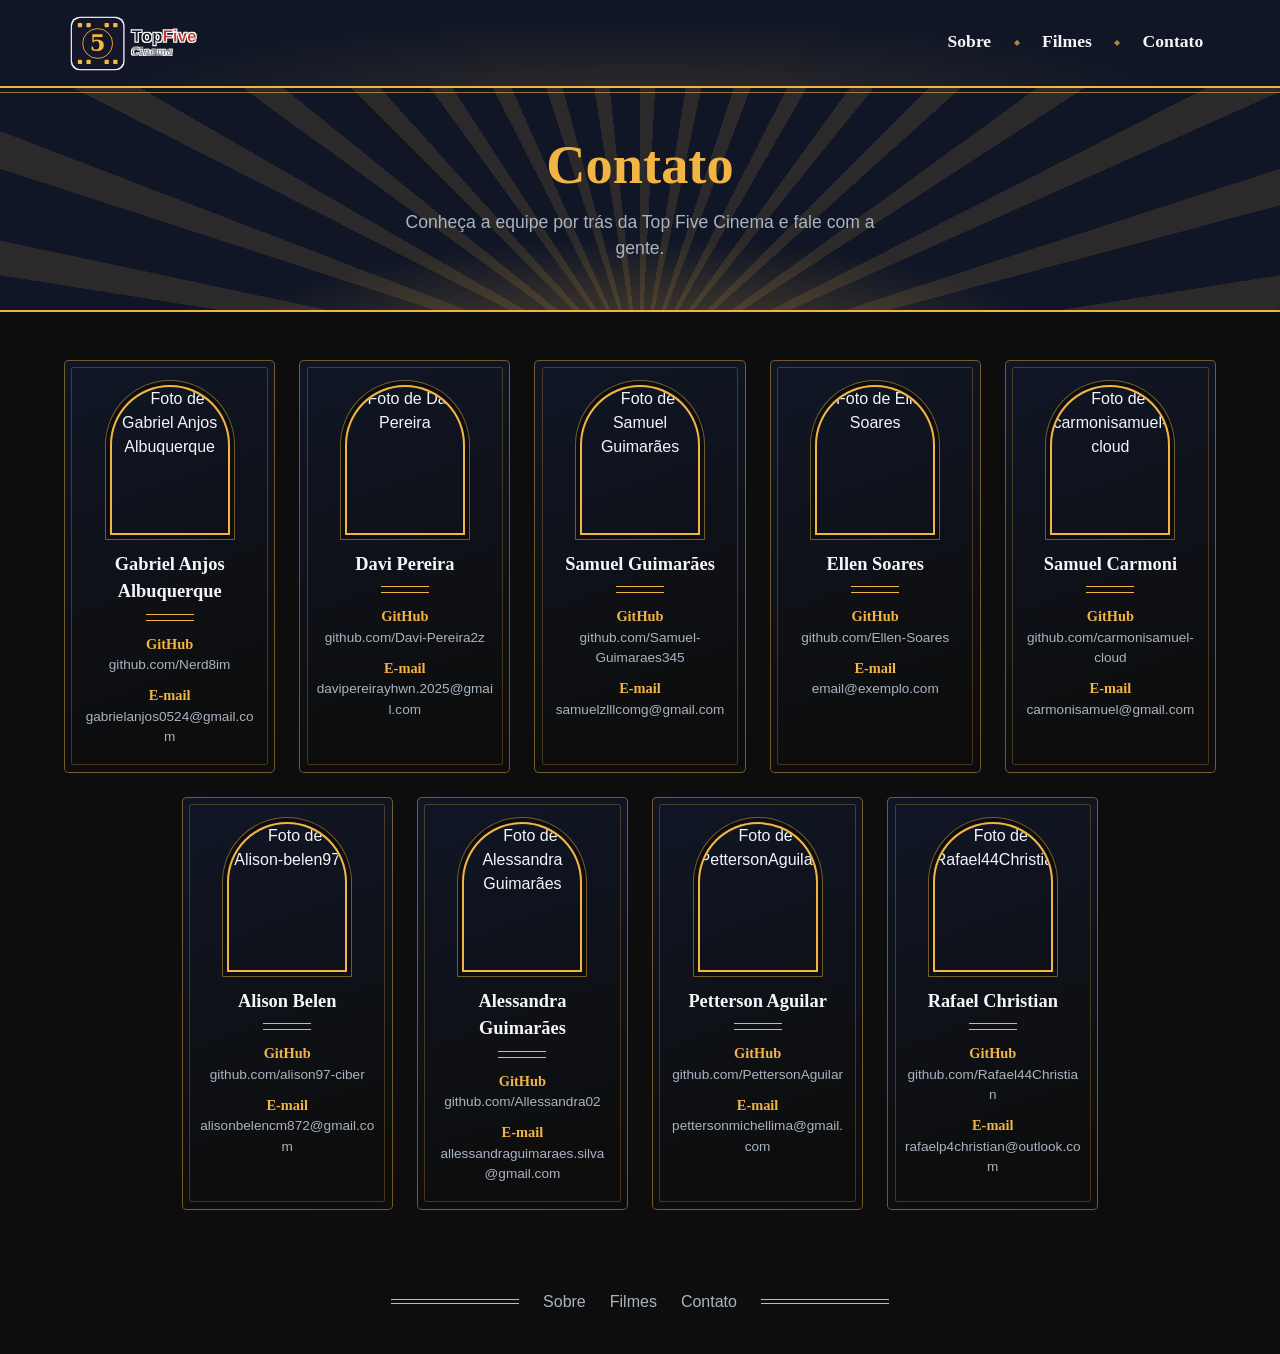
==== commit 967c0e1c: "Update member name from 'Alison-belen97' to 'Alison Belen'" ====
--- a/contato.html
+++ b/contato.html
@@ -105,7 +105,7 @@
                         <div class="molduraFoto">
                             <img class="fotoMembro" src="https://avatars.githubusercontent.com/u/320757635?v=4" alt="Foto de Alison-belen97">
                         </div>
-                        <h2 class="nomeMembro">Alison-belen97</h2>
+                        <h2 class="nomeMembro">Alison Belen</h2>
                         <ul class="linksMembro">
                             <li><a class="linkContato" href="https://github.com/alison97-ciber"><span class="rotuloContato">GitHub</span> github.com/alison97-ciber</a></li>
                             <li><a class="linkContato" href="mailto:alisonbelencm872@gmail.com"><span class="rotuloContato">E-mail</span> alisonbelencm872@gmail.com</a></li>
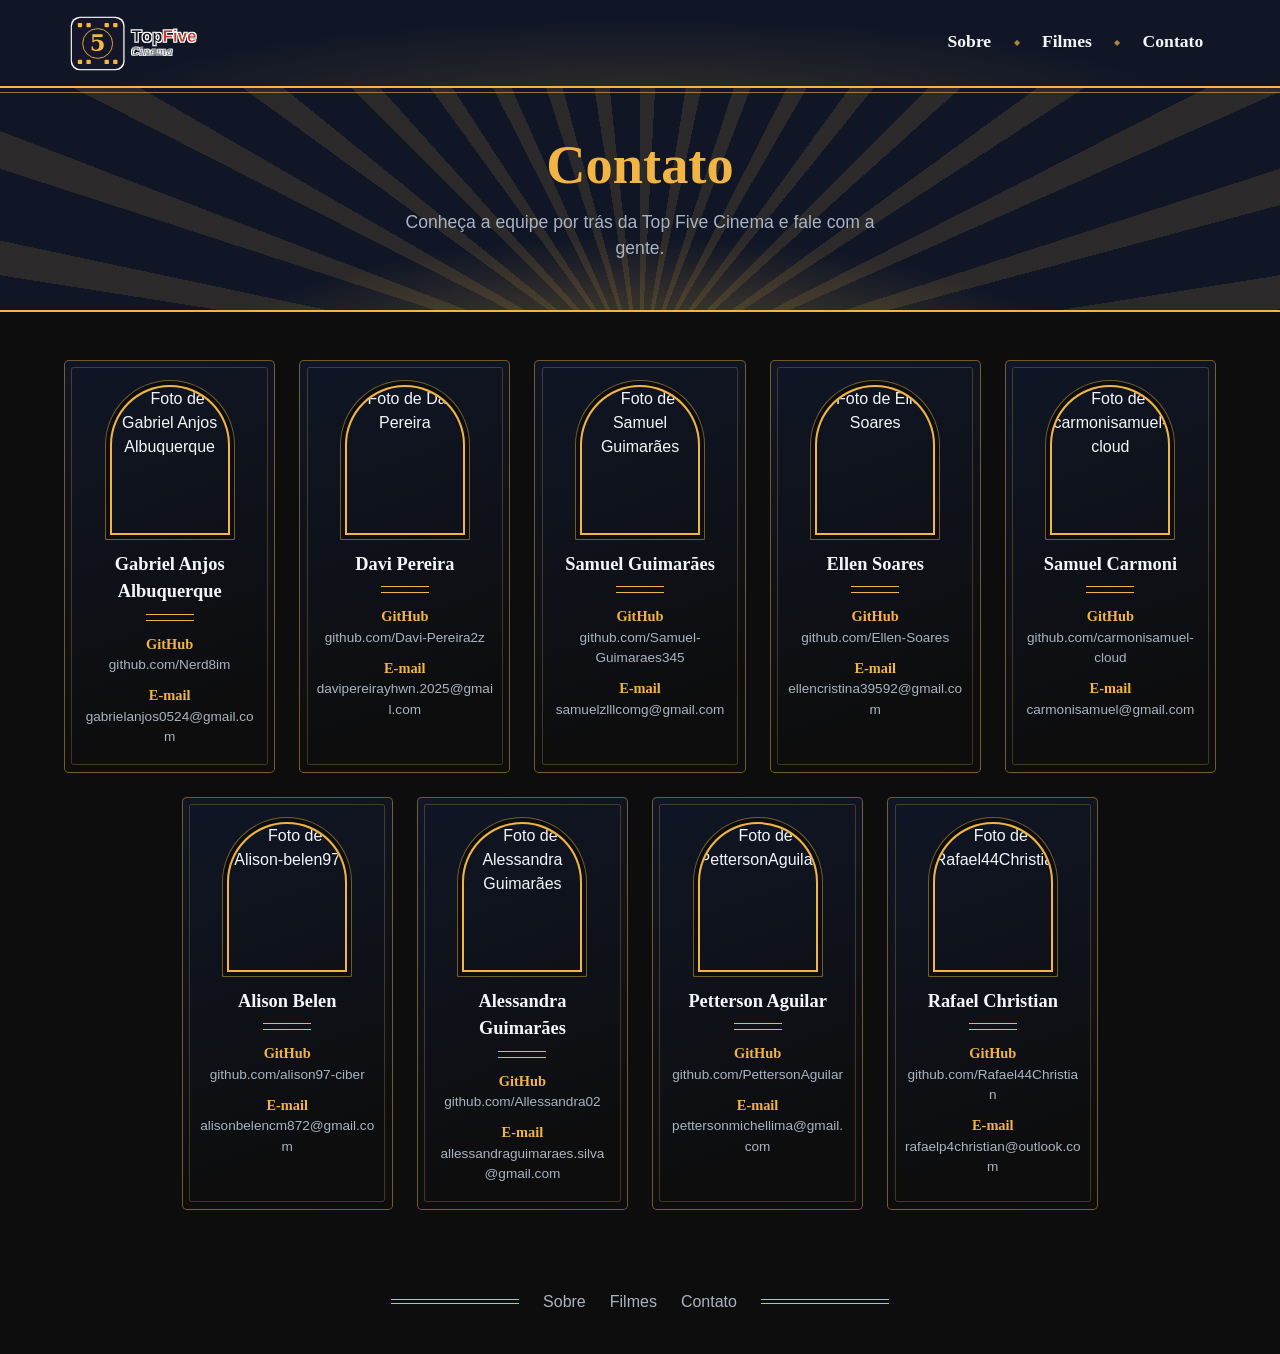
==== commit 2809a4da: "Update email address for Ellen Soares" ====
--- a/contato.html
+++ b/contato.html
@@ -84,7 +84,7 @@
                         <h2 class="nomeMembro">Ellen Soares</h2>
                         <ul class="linksMembro">
                             <li><a class="linkContato" href="https://github.com/Ellen-Soares"><span class="rotuloContato">GitHub</span> github.com/Ellen-Soares</a></li>
-                            <li><a class="linkContato" href="mailto:ellencristina39592@gmail.com"><span class="rotuloContato">E-mail</span> email@exemplo.com</a></li>
+                            <li><a class="linkContato" href="mailto:ellencristina39592@gmail.com"><span class="rotuloContato">E-mail</span> ellencristina39592@gmail.com</a></li>
                         </ul>
                     </article>
                 </li>
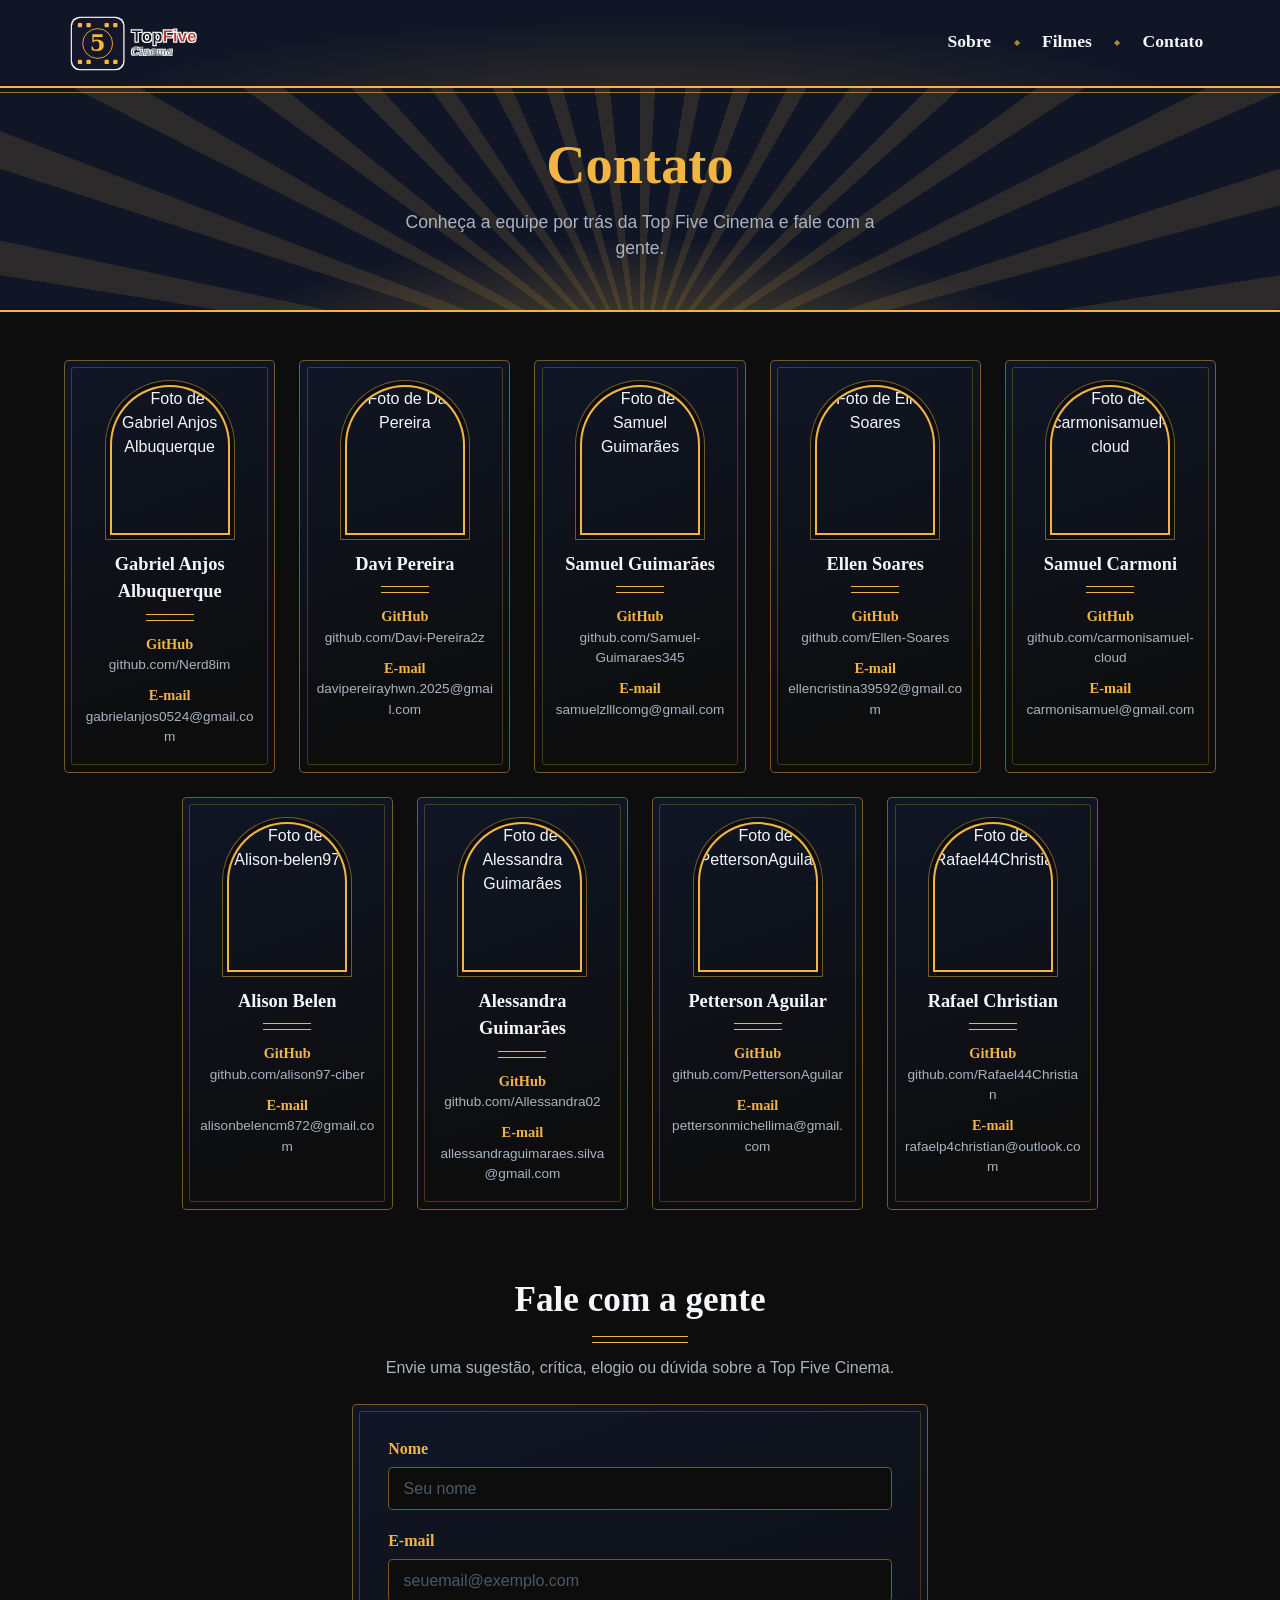
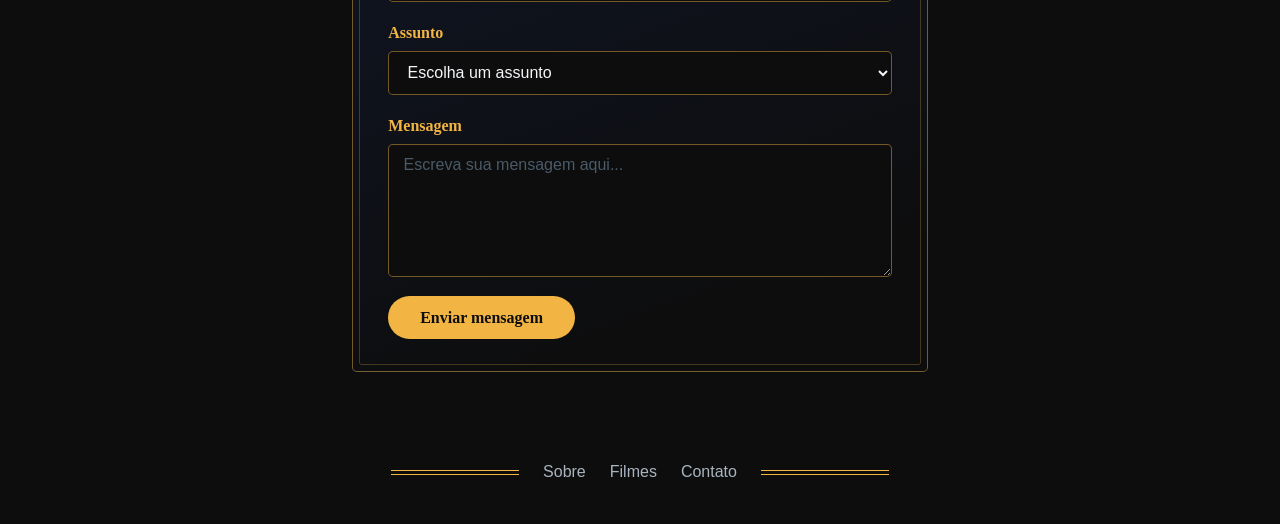
==== commit cbf9f4f5: "Formulário e Sobre Finalizados Adicionei o formulário de sugestões na pagina contatos e finalizei a " ====
--- a/contato.html
+++ b/contato.html
@@ -151,8 +151,43 @@
 
             </ul>
         </section>
-        <section class="formulario">
-            <header class="formularioHeader"> </header>
+
+        <section class="formulario" aria-labelledby="titulo-formulario">
+            <header class="formularioHeader">
+                <h2 id="titulo-formulario">Fale com a gente</h2>
+                <p>Envie uma sugestão, crítica, elogio ou dúvida sobre a Top Five Cinema.</p>
+            </header>
+
+            <form class="formContato" action="mailto:gabrielanjos0524@gmail.com?subject=Contato%20pelo%20site%20Top%20Five%20Cinema" method="post" enctype="text/plain">
+                <div class="campoForm">
+                    <label for="nome">Nome</label>
+                    <input type="text" id="nome" name="nome" placeholder="Seu nome" autocomplete="name" required minlength="3" maxlength="80">
+                </div>
+
+                <div class="campoForm">
+                    <label for="email">E-mail</label>
+                    <input type="email" id="email" name="email" placeholder="seuemail@exemplo.com" autocomplete="email" required>
+                </div>
+
+                <div class="campoForm">
+                    <label for="assunto">Assunto</label>
+                    <select id="assunto" name="assunto" required>
+                        <option value="" disabled selected>Escolha um assunto</option>
+                        <option value="sugestao">Sugestão</option>
+                        <option value="critica">Crítica</option>
+                        <option value="elogio">Elogio</option>
+                        <option value="duvida">Dúvida</option>
+                        <option value="outro">Outro</option>
+                    </select>
+                </div>
+
+                <div class="campoForm">
+                    <label for="mensagem">Mensagem</label>
+                    <textarea id="mensagem" name="mensagem" rows="6" placeholder="Escreva sua mensagem aqui..." required minlength="10" maxlength="1000"></textarea>
+                </div>
+
+                <button class="botaoEnviar" type="submit">Enviar mensagem</button>
+            </form>
         </section>
     </main>
 
@@ -169,4 +204,4 @@
     <script src="js/header.js"></script>
 </body>
 
-</html>
+</html>
--- a/css/contato.css
+++ b/css/contato.css
@@ -1,20 +1,4 @@
-/* ==========================================================
-   TopFive Cinema - Página de contato (contato.html)
-   Estilo: Golden Age (Art Déco, ouro e cortina vermelha)
-
-   Organização do arquivo:
-   1. Variáveis e reset
-   2. Título da página
-   3. Cartões da equipe
-   4. Rodapé
-   5. Responsivo
-   ========================================================== */
-
-
-/* ---------- 1. VARIÁVEIS E RESET ---------- */
-
 :root {
-  /* Paleta oficial do TopFive */
   --azulEscuro: #101626;
   --azul: #0583f2;
   --amarelo: #f2b544;
@@ -46,9 +30,6 @@
   list-style: none;
 }
 
-
-/* ---------- 2. TÍTULO DA PÁGINA ---------- */
-
 .secaoTitulo {
   position: relative;
   overflow: hidden;
@@ -58,7 +39,6 @@
   border-bottom: 2px solid var(--amarelo);
 }
 
-/* Mesmo efeito de raios dourados do hero da home, mas centralizado */
 .holofote {
   position: absolute;
   inset: 0;
@@ -71,7 +51,7 @@
 }
 
 .conteudoSecaoTitulo {
-  position: relative;        /* fica acima do .holofote */
+  position: relative;
   z-index: 1;
 }
 
@@ -91,19 +71,12 @@
   margin: 0 auto;
 }
 
-
-/* ---------- 3. CARTÕES DA EQUIPE ---------- */
-
 .secaoEquipe {
   padding: 3rem 5%;
   max-width: 84rem;
   margin: 0 auto;
 }
 
-/* Lista em linhas que quebram sozinhas. O justify-content: center
-   mantém a última linha centralizada (útil com 9 integrantes).
-   A largura de cada cartão vem de --colunas (muda nos media queries),
-   então comporta 9 ou 10 integrantes sem mexer em mais nada. */
 .listaMembros {
   --colunas: 5;
   --espaco: 1.5rem;
@@ -114,7 +87,6 @@
 }
 
 .itemMembro {
-  /* largura = (100% - espaços entre os cartões) / número de colunas */
   flex: 0 0 calc((100% - (var(--colunas) - 1) * var(--espaco)) / var(--colunas));
 }
 
@@ -132,7 +104,6 @@
   transition: border-color 0.2s, transform 0.2s;
 }
 
-/* Moldura interna fina, igual aos cartões de gênero da home */
 .cartaoMembro::before {
   content: "";
   position: absolute;
@@ -147,15 +118,14 @@
   transform: translateY(-3px);
 }
 
-/* Moldura da foto em formato de arco art déco (topo redondo) */
 .molduraFoto {
   width: 7.5rem;
   aspect-ratio: 4 / 5;
   margin-bottom: 1rem;
-  overflow: hidden;                       /* corta a foto no formato do arco */
+  overflow: hidden;
   border: 2px solid var(--amarelo);
   border-radius: 999px 999px 0.3rem 0.3rem;
-  /* anel extra fino em volta, para dar o efeito de moldura dupla */
+
   box-shadow: 0 0 0 4px var(--preto), 0 0 0 5px var(--ouroBorda);
 }
 
@@ -163,7 +133,7 @@
   display: block;
   width: 100%;
   height: 100%;
-  object-fit: cover;                      /* preenche sem distorcer */
+  object-fit: cover;
 }
 
 .nomeMembro {
@@ -174,7 +144,6 @@
   margin-bottom: 0.8rem;
 }
 
-/* Filete duplo dourado embaixo do nome */
 .nomeMembro::after {
   content: "";
   display: block;
@@ -197,14 +166,13 @@
   font-size: 0.85rem;
   color: var(--cinzaClaro);
   text-decoration: none;
-  overflow-wrap: anywhere;                /* quebra e-mails/links compridos */
+  overflow-wrap: anywhere;
 }
 
 .linkContato:hover {
   color: var(--amarelo);
 }
 
-/* Rótulo "GitHub" / "E-mail" em dourado, em cima do endereço */
 .rotuloContato {
   display: block;
   font-family: var(--fonteTitulo);
@@ -213,15 +181,11 @@
   color: var(--amarelo);
 }
 
-/* Acessibilidade: contorno azul visível ao navegar com o teclado (Tab) */
 .linkContato:focus-visible,
 .menuRodape a:focus-visible {
   outline: 3px solid var(--azul);
   outline-offset: 2px;
 }
-
-
-/* ---------- 4. RODAPÉ ---------- */
 
 .rodapePrincipal {
   display: flex;
@@ -253,24 +217,18 @@
   color: var(--amarelo);
 }
 
-
-/* ---------- 5. RESPONSIVO ---------- */
-
-/* Notebook pequeno / tablet grande: 3 cartões por linha */
 @media (max-width: 1100px) {
   .listaMembros {
     --colunas: 3;
   }
 }
 
-/* Tablet / celular grande: 2 por linha */
 @media (max-width: 700px) {
   .listaMembros {
     --colunas: 2;
   }
 }
 
-/* Celular pequeno: 1 por linha e filetes do rodapé menores */
 @media (max-width: 480px) {
   .listaMembros {
     --colunas: 1;
@@ -280,3 +238,142 @@
     flex-basis: 2rem;
   }
 }
+
+.formulario {
+  max-width: 44rem;
+  margin: 0 auto;
+  padding: 1rem 5% 3.5rem;
+}
+
+.formularioHeader {
+  margin-bottom: 1.5rem;
+  text-align: center;
+}
+
+.formularioHeader h2 {
+  font-family: var(--fonteTitulo);
+  font-weight: 700;
+  font-size: clamp(1.6rem, 3vw, 2.2rem);
+  color: var(--branco);
+}
+
+.formularioHeader h2::after {
+  content: "";
+  display: block;
+  width: 6rem;
+  height: 5px;
+  margin: 0.6rem auto 0.8rem;
+  border-top: 1px solid var(--amarelo);
+  border-bottom: 1px solid var(--amarelo);
+}
+
+.formularioHeader p {
+  color: var(--cinzaClaro);
+}
+
+.formContato {
+  position: relative;
+  display: flex;
+  flex-direction: column;
+  gap: 1.2rem;
+  padding: 2rem 2.2rem;
+  background: linear-gradient(160deg, var(--azulEscuro) 0%, var(--preto) 85%);
+  border: 1px solid var(--ouroBorda);
+  border-radius: 0.3rem;
+}
+
+.formContato::before {
+  content: "";
+  position: absolute;
+  inset: 0.4rem;
+  border: 1px solid rgba(242, 181, 68, 0.25);
+  border-radius: 0.15rem;
+  pointer-events: none;
+}
+
+.campoForm {
+  display: flex;
+  flex-direction: column;
+  gap: 0.4rem;
+}
+
+.campoForm label {
+  font-family: var(--fonteTitulo);
+  font-weight: bold;
+  color: var(--amarelo);
+}
+
+.campoForm input,
+.campoForm select,
+.campoForm textarea {
+  width: 100%;
+  padding: 0.7rem 0.9rem;
+  background-color: var(--preto);
+  color: var(--branco);
+  font-family: var(--fonteTexto);
+  font-size: 1rem;
+  border: 1px solid var(--ouroBorda);
+  border-radius: 0.3rem;
+}
+
+.campoForm textarea {
+  resize: vertical;
+  min-height: 8rem;
+}
+
+.campoForm input::placeholder,
+.campoForm textarea::placeholder {
+  color: var(--cinza);
+}
+
+.campoForm input:hover,
+.campoForm select:hover,
+.campoForm textarea:hover {
+  border-color: var(--amarelo);
+}
+
+.campoForm input:focus-visible,
+.campoForm select:focus-visible,
+.campoForm textarea:focus-visible {
+  outline: 3px solid var(--azul);
+  outline-offset: 2px;
+  border-color: var(--amarelo);
+}
+
+.campoForm input:not(:placeholder-shown):invalid,
+.campoForm textarea:not(:placeholder-shown):invalid {
+  border-color: var(--vermelho);
+}
+
+.botaoEnviar {
+  align-self: flex-start;
+  padding: 0.8rem 2rem;
+  background-color: var(--amarelo);
+  color: var(--preto);
+  font-family: var(--fonteTitulo);
+  font-weight: bold;
+  font-size: 1rem;
+  border: none;
+  border-radius: 999px;
+  cursor: pointer;
+  transition: background-color 0.2s;
+}
+
+.botaoEnviar:hover {
+  background-color: var(--branco);
+}
+
+.botaoEnviar:focus-visible {
+  outline: 3px solid var(--azul);
+  outline-offset: 2px;
+}
+
+@media (max-width: 480px) {
+  .formContato {
+    padding: 1.5rem 1.2rem;
+  }
+
+  .botaoEnviar {
+    align-self: stretch;
+  }
+}
